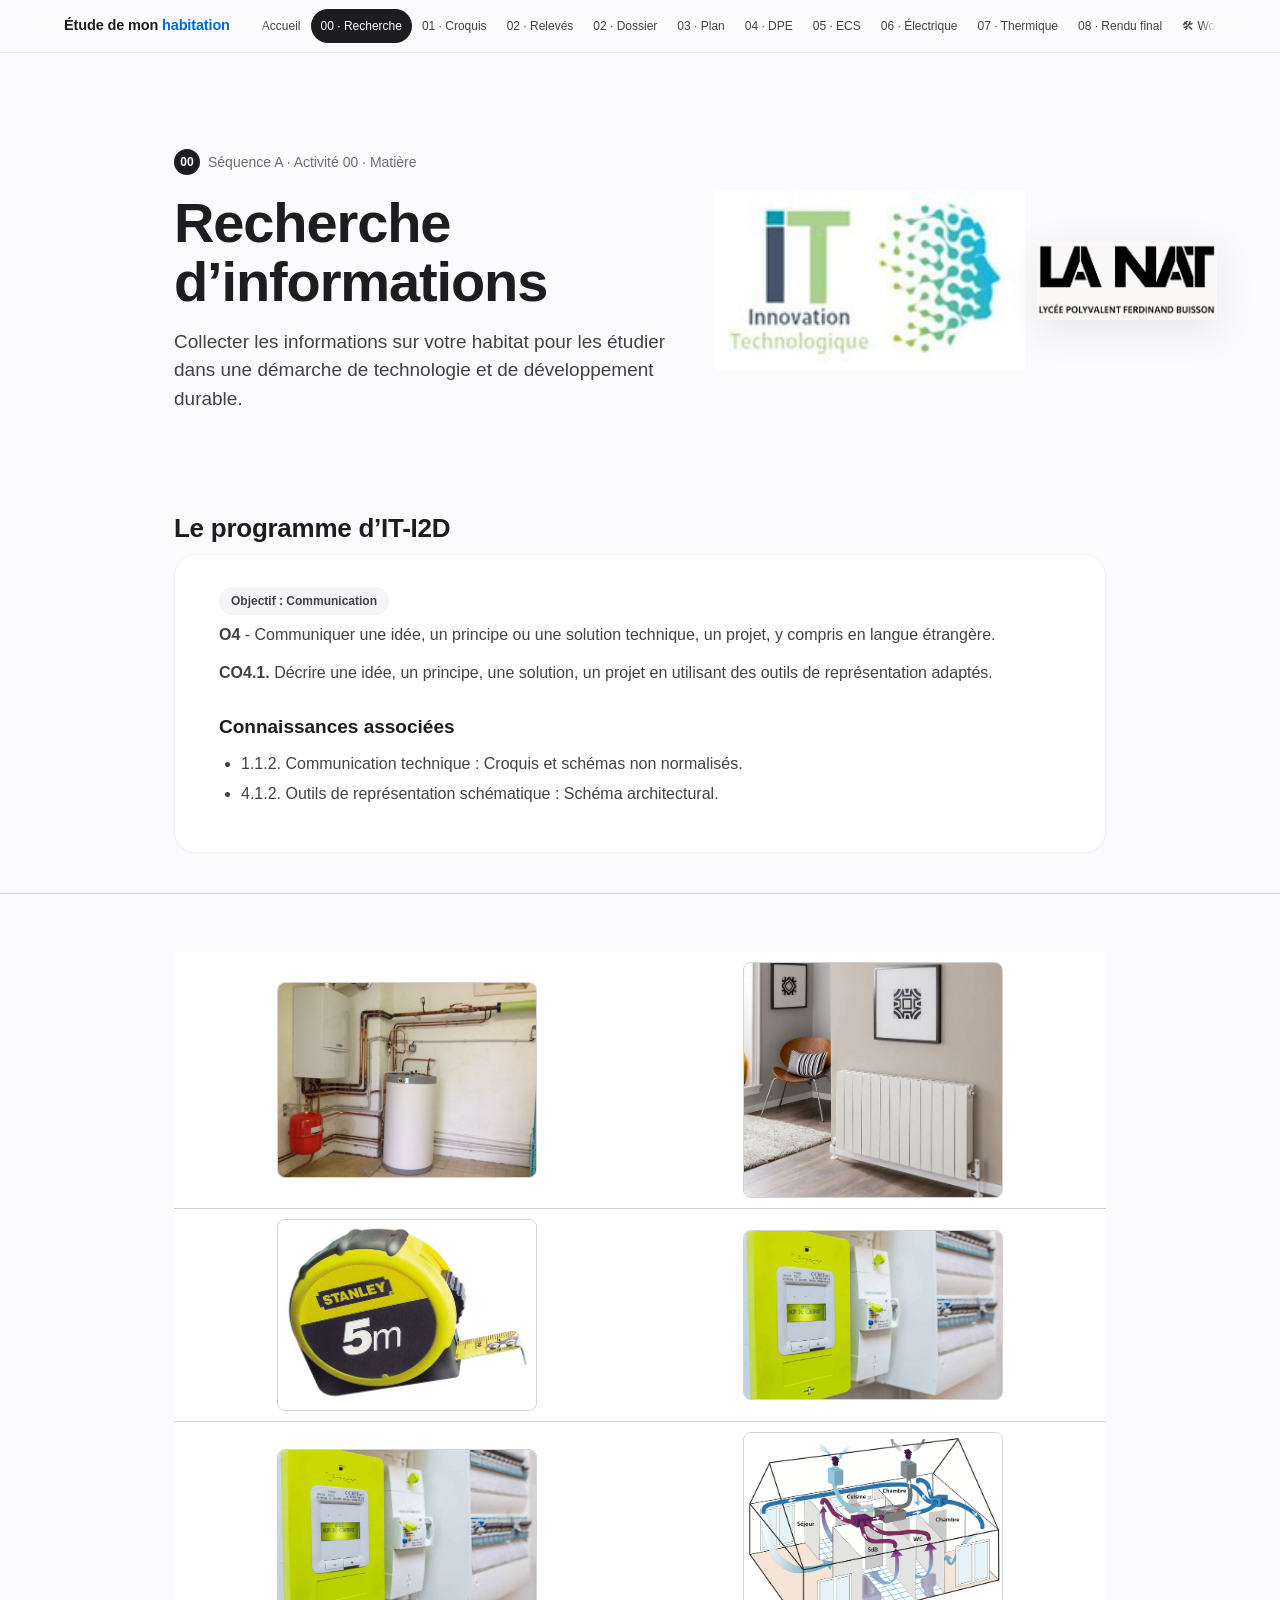
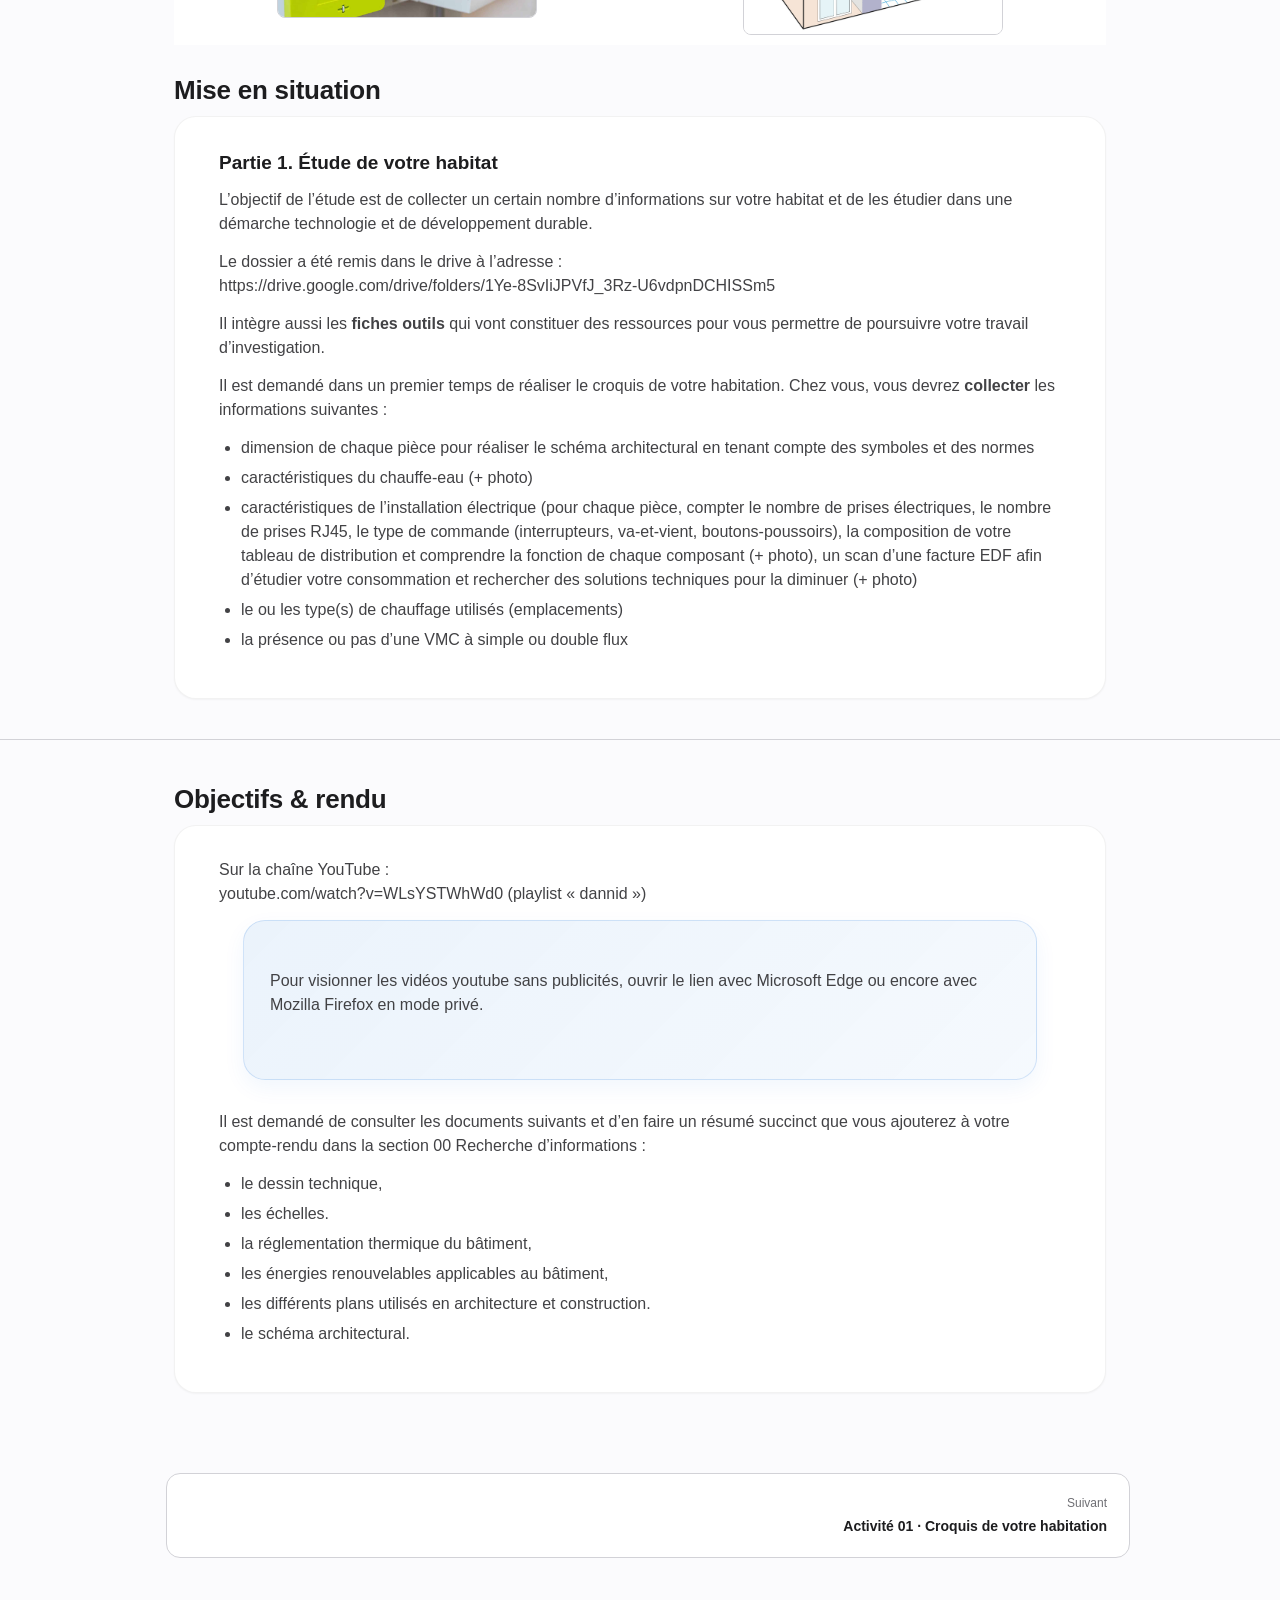
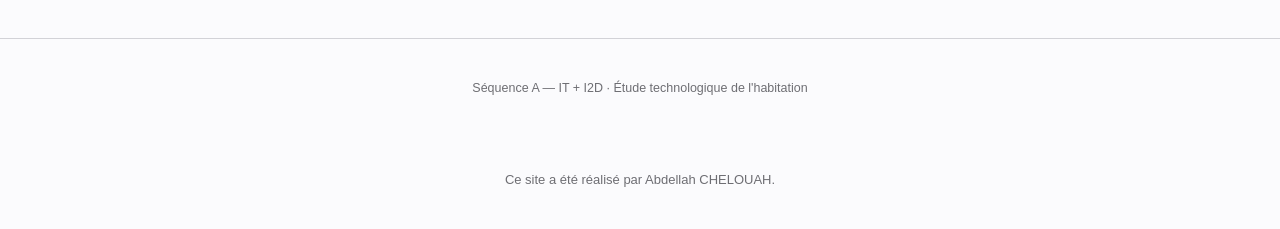
==== pages-web/activite-00.html @ b2f22148 "upload-1" ====
<!DOCTYPE html>
<html lang="fr">
<head>
<meta charset="UTF-8">
<meta name="viewport" content="width=device-width, initial-scale=1.0">
<title>Activité 00 — Recherche d’informations</title>
<link rel="stylesheet" href="../css/style.css">
</head>
<body>
<nav class="site-nav">
  <div class="wrap">
    <a class="brand" href="../index.html">Étude de mon <span>habitation</span></a>
    <ul class="nav-links">
        <li><a href="../index.html">Accueil</a></li>
        <li><a href="activite-00.html" class="active">00 · Recherche</a></li>
        <li><a href="activite-01.html">01 · Croquis</a></li>
        <li><a href="activite-02.html">02 · Relevés</a></li>
        <li><a href="activite-02-dossier.html">02 · Dossier</a></li>
        <li><a href="activite-03.html">03 · Plan</a></li>
        <li><a href="activite-04.html">04 · DPE</a></li>
        <li><a href="activite-05.html">05 · ECS</a></li>
        <li><a href="activite-06.html">06 · Électrique</a></li>
        <li><a href="activite-07.html">07 · Thermique</a></li>
        <li><a href="activite-08.html">08 · Rendu final</a></li>
        <li><a href="fiche-outils-word.html">🛠 Word</a></li>
        <li><a href="fiche-outils-excel.html">🛠 Excel</a></li>
    </ul>
  </div>
</nav>
<header class="hero">
  <div class="wrap hero-header">
    <div class="hero-copy">
      <div class="eyebrow"><span class="num">00</span> Séquence A · Activité 00 · Matière</div>
      <h1>Recherche d’informations</h1>
      <p class="subtitle">Collecter les informations sur votre habitat pour les étudier dans une démarche de technologie et de développement durable.</p>
    </div>
    <div style="display:flex; align-items:center; gap:12px; margin-left:auto;">
      <img src="images/logo-it.png" alt="Logo IT" style="height:180px; width:auto; display:block; object-fit:contain;">
      <img class="hero-logo" src="images/logo_lycee.png" alt="Logo du lycée">
    </div>
  </div>
</header><section class="block">
  <div class="wrap">
    <h2>Le programme d’IT-I2D</h2>
    
    <div class="card">
<span class="obj-tag">Objectif : Communication</span>
<p><strong>O4</strong> - Communiquer une idée, un principe ou une solution technique, un projet, y compris en langue étrangère.</p>
<p><strong>CO4.1.</strong> Décrire une idée, un principe, une solution, un projet en utilisant des outils de représentation adaptés.</p>
<h3>Connaissances associées</h3>
<ul>
<li>1.1.2. Communication technique : Croquis et schémas non normalisés.</li>
<li>4.1.2. Outils de représentation schématique : Schéma architectural.</li>
</ul>
</div>
  </div>
</section><section class="block">
  <div class="wrap">
    <table class="gallery-table" aria-label="Galerie d'images">
      <tr>
        <td><img src="images/ballon-chaudiere.png" alt="Ballon / Chaudière"></td>
        <td><img src="images/chauffage.png" alt="Chauffage"></td>
      </tr>
      <tr>
        <td><img src="images/ruban.png" alt="Ruban de mesure"></td>
        <td><img src="images/tableau-electrique.png" alt="Tableau électrique"></td>
      </tr>
      <tr>
        <td><img src="images/tableau-electrique.png" alt="Tableau électrique"></td>
        <td><img src="images/vmc.png" alt="VMC"></td>
      </tr>
    </table>
    <h2>Mise en situation</h2>
    
    <div class="card">
<h3>Partie 1. Étude de votre habitat</h3>
<p>L’objectif de l’étude est de collecter un certain nombre d’informations sur votre habitat et de les étudier dans une démarche technologie et de développement durable.</p>
<p>Le dossier a été remis dans le drive à l’adresse :<br>
<a href="https://drive.google.com/drive/folders/1Fu8EfPrkONk1IUVFwAV4KEV7TBLAopkc?usp=sharing" target="_blank" rel="noopener">https://drive.google.com/drive/folders/1Ye-8SvIiJPVfJ_3Rz-U6vdpnDCHISSm5</a></p>
<p>Il intègre aussi les <strong>fiches outils</strong> qui vont constituer des ressources pour vous permettre de poursuivre votre travail d’investigation.</p>
<p>Il est demandé dans un premier temps de réaliser le croquis de votre habitation. Chez vous, vous devrez <strong>collecter</strong> les informations suivantes :</p>
<ul>
<li>dimension de chaque pièce pour réaliser le schéma architectural en tenant compte des symboles et des normes</li>
<li>caractéristiques du chauffe-eau (+ photo)</li>
<li>caractéristiques de l’installation électrique (pour chaque pièce, compter le nombre de prises électriques, le nombre de prises RJ45, le type de commande (interrupteurs, va-et-vient, boutons-poussoirs), la composition de votre tableau de distribution et comprendre la fonction de chaque composant (+ photo), un scan d’une facture EDF afin d’étudier votre consommation et rechercher des solutions techniques pour la diminuer (+ photo)</li>
<li>le ou les type(s) de chauffage utilisés (emplacements)</li>
<li>la présence ou pas d’une VMC à simple ou double flux</li>
</ul>
</div>
  </div>
</section><section class="block">
  <div class="wrap">
    <h2>Objectifs & rendu</h2>
    
    <div class="card">
<p>Sur la chaîne YouTube :<br>
<a href="https://www.youtube.com/watch?v=WLsYSTWhWd0&list=PLQY6-hu040V9WHLNrFfFHXdh5-LdvvbbK&ab_channel=dannid" target="_blank" rel="noopener">youtube.com/watch?v=WLsYSTWhWd0 (playlist « dannid »)</a></p>

<section class="resource-banner">
  <div class="inner">
<br>
<p> Pour visionner les vidéos youtube sans publicités, ouvrir le lien avec Microsoft Edge ou encore avec Mozilla Firefox en mode privé. </p>
<br
</div>
</section>
<p>Il est demandé de consulter les documents suivants et d’en faire un résumé succinct que vous ajouterez à votre compte-rendu dans la section 00 Recherche d’informations :</p>
<ul>
<li>le dessin technique,</li>
<li>les échelles.</li>
<li>la réglementation thermique du bâtiment,</li>
<li>les énergies renouvelables applicables au bâtiment,</li>
<li>les différents plans utilisés en architecture et construction.</li>
<li>le schéma architectural.</li>
</ul>
</div>
  </div>
</section>

<div class="page-nav wrap"><span></span><a class="next" href="activite-01.html"><span class="dir">Suivant</span><span class="ttl">Activité 01 · Croquis de votre habitation</span></a></div>
<footer class="site-footer">
  <div class="wrap">Séquence A — IT&nbsp;+&nbsp;I2D · Étude technologique de l'habitation</div>
</footer>
<p class="site-credit">Ce site a été réalisé par Abdellah CHELOUAH.</p>
</body>
</html>
---- css/style.css ----
/* ============================================================
   Étude de mon habitation — feuille de style
   Direction : apple-like — sobre, clair, typographie soignée
   ============================================================ */

:root {
  --bg: #fbfbfd;
  --bg-alt: #f5f5f7;
  --surface: #ffffff;
  --ink: #1d1d1f;
  --ink-soft: #424245;
  --grey: #6e6e73;
  --line: #d2d2d7;
  --accent: #0068d6;
  --accent-ink: #ffffff;
  --thermal: #ff8a3d;
  --electric: #ffd60a;
  --water: #32ade6;
  --radius-l: 22px;
  --radius-m: 14px;
  --radius-s: 8px;
  --max: 980px;
  --serif: "New York", "Iowan Old Style", "Palatino Linotype", Palatino, Georgia, serif;
  --sys: -apple-system, BlinkMacSystemFont, "SF Pro Display", "SF Pro Text",
         "Helvetica Neue", Helvetica, Arial, sans-serif;
}

* { box-sizing: border-box; }

html { scroll-behavior: smooth; }

body {
  margin: 0;
  font-family: var(--sys);
  background: var(--bg);
  color: var(--ink);
  -webkit-font-smoothing: antialiased;
  line-height: 1.5;
}

img { max-width: 100%; display: block; }

a { color: inherit; text-decoration: none; }

.wrap {
  max-width: var(--max);
  margin: 0 auto;
  padding: 0 24px;
}

/* ---------- Navigation ---------- */

.site-nav {
  position: sticky;
  top: 0;
  z-index: 50;
  background: rgba(251, 251, 253, 0.78);
  backdrop-filter: saturate(180%) blur(20px);
  -webkit-backdrop-filter: saturate(180%) blur(20px);
  border-bottom: 1px solid rgba(0, 0, 0, 0.06);
}

.site-nav .wrap {
  display: flex;
  align-items: center;
  gap: 22px;
  height: 52px;
  max-width: 1200px;
}

.site-nav .brand {
  font-size: 14.5px;
  font-weight: 600;
  letter-spacing: -0.01em;
  white-space: nowrap;
  flex-shrink: 0;
}

.site-nav .brand span {
  color: var(--accent);
}

.nav-links {
  display: flex;
  gap: 0;
  overflow-x: auto;
  scrollbar-width: none;
  list-style: none;
  margin: 0;
  padding: 0;
  -webkit-mask-image: linear-gradient(to right, transparent 0, #000 16px, #000 calc(100% - 16px), transparent 100%);
  mask-image: linear-gradient(to right, transparent 0, #000 16px, #000 calc(100% - 16px), transparent 100%);
}

.nav-links::-webkit-scrollbar { display: none; }

.nav-links li { flex-shrink: 0; }

.nav-links a {
  display: block;
  padding: 8px 10px;
  font-size: 12px;
  font-weight: 500;
  color: var(--ink-soft);
  border-radius: 980px;
  white-space: nowrap;
  transition: background 0.15s ease, color 0.15s ease;
}

.nav-links a:hover { background: rgba(0, 0, 0, 0.05); color: var(--ink); }

.nav-links a.active { background: var(--ink); color: #fff; }

/* ---------- Hero ---------- */

.hero {
  padding: 96px 0 56px;
  text-align: center;
}

.hero .hero-header {
  display: flex;
  align-items: center;
  justify-content: space-between;
  gap: 24px;
}

.hero .hero-copy {
  flex: 1 1 auto;
  min-width: 0;
  text-align: left;
}

.hero .hero-copy .eyebrow,
.hero .hero-copy h1,
.hero .hero-copy .subtitle,
.hero .hero-copy .meta {
  text-align: left;
}

.hero .hero-logo {
  width: 180px;
  max-width: 24vw;
  height: auto;
  object-fit: contain;
  flex-shrink: 0;
  margin-left: auto;
  display: block;
  filter: drop-shadow(0 10px 18px rgba(0, 0, 0, 0.08));
}

.hero .eyebrow {
  display: inline-flex;
  align-items: center;
  gap: 8px;
  font-size: 14px;
  color: var(--grey);
  margin-bottom: 18px;
}

.hero .eyebrow .num {
  display: inline-flex;
  align-items: center;
  justify-content: center;
  width: 26px;
  height: 26px;
  border-radius: 50%;
  background: var(--ink);
  color: #fff;
  font-size: 12px;
  font-weight: 600;
  overflow: hidden;
}

.hero .eyebrow .num img {
  width: 100%;
  height: 100%;
  object-fit: contain;
  border-radius: 50%;
}

.hero .eyebrow .num.icon {
  background: transparent;
}

.hero h1 {
  font-size: clamp(34px, 5vw, 56px);
  line-height: 1.06;
  letter-spacing: -0.02em;
  font-weight: 600;
  margin: 0 0 16px;
}

.hero .subtitle {
  font-size: 19px;
  color: var(--ink-soft);
  max-width: 620px;
  margin: 0 auto;
}

.hero .meta {
  margin-top: 22px;
  font-size: 13px;
  color: var(--grey);
}

.home .hero {
  padding-top: 120px;
  padding-bottom: 64px;
}

.home .hero h1 { font-size: clamp(40px, 6vw, 68px); }

/* ---------- Sections & cards ---------- */

section.block {
  padding: 40px 0;
  border-top: 1px solid var(--line);
}

section.block:first-of-type { border-top: none; }

section.block > .wrap > h2 {
  font-size: 26px;
  font-weight: 600;
  letter-spacing: -0.01em;
  margin: 0 0 6px;
}

section.block > .wrap > .lede {
  color: var(--grey);
  font-size: 14px;
  margin: 0 0 24px;
}

.card {
  background: var(--surface);
  border-radius: var(--radius-l);
  padding: 32px clamp(20px, 4vw, 44px);
  box-shadow: 0 1px 2px rgba(0,0,0,0.04);
  border: 1px solid rgba(0,0,0,0.05);
}

.card + .card { margin-top: 16px; }

.card h3 {
  font-size: 19px;
  font-weight: 600;
  margin: 28px 0 10px;
}
.card h3:first-child { margin-top: 0; }

.card p { margin: 0 0 14px; color: var(--ink-soft); font-size: 16px; }
.card p:last-child { margin-bottom: 0; }

.card ul, .card ol {
  margin: 0 0 14px;
  padding-left: 22px;
  color: var(--ink-soft);
}
.card li { margin-bottom: 6px; }
.card li ul, .card li ol { margin-top: 6px; }

.card figure {
  margin: 20px 0;
  text-align: center;
}
.card figure img {
  margin: 0 auto;
  border-radius: var(--radius-m);
  border: 1px solid var(--line);
}
.card figcaption {
  margin-top: 10px;
  font-size: 13px;
  color: var(--grey);
}

.card .callout {
  background: var(--bg-alt);
  border-radius: var(--radius-m);
  padding: 18px 20px;
  margin: 18px 0;
  font-size: 14.5px;
  color: var(--ink-soft);
  border-left: 3px solid var(--accent);
}
.card .callout strong { color: var(--ink); }

.quote-block {
  font-family: var(--serif);
  font-style: italic;
  font-size: 21px;
  line-height: 1.5;
  color: var(--ink);
  margin: 0 0 14px;
}

/* ---------- Objective tags ---------- */

.obj-tag {
  display: inline-block;
  font-size: 12px;
  font-weight: 600;
  padding: 5px 12px;
  border-radius: 980px;
  background: var(--bg-alt);
  color: var(--ink-soft);
  margin: 0 8px 8px 0;
}

/* ---------- Tables ---------- */

.table-wrap {
  overflow-x: auto;
  margin: 18px 0;
  border-radius: var(--radius-m);
  border: 1px solid var(--line);
}

table {
  width: 100%;
  border-collapse: collapse;
  font-size: 14px;
  background: var(--surface);
}

thead th {
  background: var(--bg-alt);
  text-align: left;
  font-weight: 600;
  padding: 12px 14px;
  border-bottom: 1px solid var(--line);
  white-space: nowrap;
}

tbody td {
  padding: 14px;
  border-bottom: 1px solid var(--line);
  color: var(--ink-soft);
  vertical-align: top;
}

tbody tr:last-child td { border-bottom: none; }

td.empty {
  color: var(--line);
}

tfoot td {
  font-weight: 600;
  color: var(--ink);
  background: var(--bg-alt);
}

/* ---------- Question list ---------- */

.qa {
  counter-reset: q;
  list-style: none;
  padding: 0;
  margin: 0;
}
.qa li {
  position: relative;
  padding: 16px 0 16px 40px;
  border-top: 1px solid var(--line);
  color: var(--ink-soft);
}
.qa li:first-child { border-top: none; }
.qa li::before {
  counter-increment: q;
  content: "Q" counter(q);
  position: absolute;
  left: 0;
  top: 16px;
  font-size: 12px;
  font-weight: 700;
  color: var(--accent);
  background: rgba(0, 104, 214, 0.08);
  padding: 3px 7px;
  border-radius: 6px;
}
.qa li strong { color: var(--ink); font-weight: 500; }
.qa .answer-box {
  margin-top: 10px;
  height: 40px;
  border-radius: var(--radius-s);
  background: var(--bg-alt);
  border: 1px dashed var(--line);
}

/* ---------- Resource chips ---------- */

.chips { display: flex; flex-wrap: wrap; gap: 8px; margin: 18px 0; }
.chip {
  font-size: 13px;
  padding: 8px 14px;
  background: var(--bg-alt);
  border-radius: var(--radius-s);
  color: var(--ink-soft);
}
.chip a { color: var(--accent); }

.resource-banner {
  max-width: var(--max);
  margin: 0 auto 30px;
  padding: 0 24px;
}

.resource-banner .inner {
  background: linear-gradient(135deg, rgba(0, 104, 214, 0.08), rgba(0, 104, 214, 0.04));
  border: 1px solid rgba(0, 104, 214, 0.15);
  border-radius: var(--radius-l);
  padding: 24px 26px;
  box-shadow: 0 8px 22px rgba(0, 104, 214, 0.06);
}

.resource-banner h3 {
  margin: 0 0 12px;
  font-size: 20px;
  letter-spacing: -0.01em;
}

.resource-links {
  display: flex;
  flex-wrap: wrap;
  gap: 10px;
}

.resource-links a {
  display: inline-flex;
  align-items: center;
  justify-content: center;
  padding: 10px 14px;
  border-radius: 999px;
  background: var(--surface);
  border: 1px solid rgba(0, 0, 0, 0.06);
  color: var(--accent);
  font-size: 13px;
  font-weight: 600;
}

.resource-links a:hover {
  background: rgba(0, 104, 214, 0.06);
}

/* ---------- Steps ---------- */

.steps { counter-reset: s; list-style: none; padding: 0; margin: 0; }
.steps > li {
  counter-increment: s;
  display: flex;
  gap: 18px;
  padding: 22px 0;
  border-top: 1px solid var(--line);
}
.steps > li:first-child { border-top: none; padding-top: 4px; }
.steps > li::before {
  content: counter(s);
  flex-shrink: 0;
  width: 30px;
  height: 30px;
  border-radius: 50%;
  background: var(--ink);
  color: #fff;
  font-size: 13px;
  font-weight: 600;
  display: flex;
  align-items: center;
  justify-content: center;
}
.steps .step-body p { margin: 0 0 10px; color: var(--ink-soft); }
.steps .step-body figure { margin: 12px 0 0; text-align: left; }
.steps .step-body figure img {
  max-width: 380px;
  border-radius: var(--radius-s);
}

/* ---------- Component grid (activité 06) ---------- */

.component-grid {
  display: grid;
  grid-template-columns: repeat(auto-fit, minmax(140px, 1fr));
  gap: 16px;
  margin: 18px 0;
}
.component-grid figure {
  margin: 0;
  background: var(--bg-alt);
  border-radius: var(--radius-m);
  padding: 18px;
  text-align: center;
}
.component-grid img { margin: 0 auto 10px; max-height: 140px; width: auto; border-radius: 6px; }
.component-grid figcaption { font-size: 13px; font-weight: 500; color: var(--ink); }

/* ---------- Index / home page ---------- */

.activity-grid {
  display: grid;
  grid-template-columns: repeat(auto-fit, minmax(280px, 1fr));
  gap: 18px;
}

.activity-card {
  background: var(--surface);
  border-radius: var(--radius-l);
  padding: 30px;
  border: 1px solid rgba(0,0,0,0.05);
  box-shadow: 0 1px 2px rgba(0,0,0,0.04);
  display: flex;
  flex-direction: column;
  align-items: center;
  gap: 14px;
  transition: transform 0.2s ease, box-shadow 0.2s ease;
}

.activity-card:hover {
  transform: translateY(-3px);
  box-shadow: 0 12px 28px rgba(0,0,0,0.09);
}

.activity-card .top-row {
  display: flex;
  align-items: center;
  justify-content: space-between;
}

.activity-card .badge {
  font-size: 12px;
  font-weight: 700;
  color: #fff;
  background: var(--ink);
  padding: 5px 10px;
  border-radius: 980px;
}

.activity-card .kind {
  font-size: 11px;
  color: var(--grey);
  text-transform: uppercase;
  letter-spacing: 0.04em;
}

.activity-card h3 {
  width: 100%;
  max-width: 220px;
  font-size: 21px;
  font-weight: 600;
  margin: 0;
  letter-spacing: -0.01em;
  line-height: 1.25;
  text-align: center;
}

.activity-card p {
  color: var(--ink-soft);
  font-size: 14.5px;
  margin: 0;
  flex-grow: 1;
}

.activity-card .go {
  font-size: 14px;
  font-weight: 600;
  color: var(--accent);
}

.parcours {
  padding: 20px 0 70px;
}

.parcours-track {
  position: relative;
  display: grid;
  grid-template-columns: repeat(9, 1fr);
  gap: 0;
  padding: 10px 0 30px;
}

.parcours-track::before {
  content: "";
  position: absolute;
  left: 5%; right: 5%; top: 25px;
  height: 1px;
  background: var(--line);
}

.p-stop {
  text-align: center;
  position: relative;
  padding-top: 0;
  min-width: 0;
}

@media (max-width: 700px) {
  .hero .hero-header {
    flex-direction: column;
    align-items: flex-start;
  }

  .hero .hero-logo {
    width: 96px;
    max-width: 40vw;
    margin-left: 0;
  }

  .parcours-track {
    grid-template-columns: repeat(3, 1fr);
    row-gap: 28px;
  }
  .parcours-track::before { display: none; }
}

.p-stop .dot {
  width: 10px;
  height: 10px;
  border-radius: 50%;
  background: var(--ink);
  margin: 20px auto 14px;
  position: relative;
  z-index: 1;
}

.p-stop .lab { font-size: 13px; font-weight: 600; }
.p-stop .sub { font-size: 12px; color: var(--grey); margin-top: 2px; }

/* ---------- Tool-sheet side-by-side figure ---------- */

.side-figure {
  display: flex;
  align-items: center;
  gap: 24px;
  flex-wrap: wrap;
  margin: 18px 0;
}
.side-figure figure { margin: 0; flex-shrink: 0; }
.side-figure figure img { border-radius: var(--radius-s); border: 1px solid var(--line); }
.side-figure .note { flex: 1; min-width: 220px; color: var(--ink-soft); font-size: 15px; margin: 0; }

.before-after {
  display: flex;
  align-items: center;
  gap: 18px;
  flex-wrap: wrap;
  margin: 18px 0;
}
.before-after figure { margin: 0; text-align: center; }
.before-after figure img { border-radius: var(--radius-s); border: 1px solid var(--line); max-width: 170px; }
.before-after figcaption { font-size: 12px; color: var(--grey); margin-top: 6px; }
.before-after .arrow { font-size: 22px; color: var(--grey); }

/* ---------- Resource cards (home) ---------- */

.resource-grid {
  display: grid;
  grid-template-columns: repeat(auto-fit, minmax(260px, 1fr));
  gap: 18px;
}
.resource-card {
  display: flex;
  align-items: center;
  gap: 18px;
  background: var(--surface);
  border-radius: var(--radius-l);
  padding: 24px 26px;
  border: 1px solid rgba(0,0,0,0.05);
  box-shadow: 0 1px 2px rgba(0,0,0,0.04);
  transition: transform 0.2s ease, box-shadow 0.2s ease;
}
.resource-card:hover { transform: translateY(-3px); box-shadow: 0 12px 28px rgba(0,0,0,0.09); }
.resource-card img { width: 46px; height: 46px; flex-shrink: 0; }
.resource-card h3 {
  margin: 0 0 4px;
  font-size: 17px;
  font-weight: 600;
  line-height: 1.25;
  text-align: center;
}
.resource-card p { margin: 0; font-size: 13.5px; color: var(--grey); }

/* Center images inside activity cards */
.activity-card img { display: block; margin: 0 auto; max-width: 100%; height: auto; }

/* Gallery table for activity 00 */
.gallery-table {
  width: 100%;
  max-width: var(--max);
  margin: 18px auto 26px;
  border-collapse: collapse;
}
.gallery-table td {
  padding: 10px;
  text-align: center;
  vertical-align: middle;
}
.gallery-table img {
  width: 100%;
  max-width: 260px;
  height: auto;
  display: block;
  margin: 0 auto;
  border-radius: 8px;
  border: 1px solid var(--line);
}

footer.site-footer {
  border-top: 1px solid var(--line);
  padding: 40px 0 60px;
  text-align: center;
  color: var(--grey);
  font-size: 12.5px;
}

.site-credit {
  text-align: center;
  color: var(--grey);
  font-size: 13px;
  margin: 12px 0 40px;
}

/* Bannière pleine largeur directement sous la navigation */
.hero-banner {
  width: 100%;
  overflow: hidden;
  text-align: center;
}
.hero-banner img {
  display: block;
  width: 50%;
  height: 220px;
  object-fit: cover;
  margin: 18px auto;
  max-width: 100%;
}

.page-nav {
  display: flex;
  justify-content: space-between;
  gap: 16px;
  padding: 40px 0 80px;
}

.page-nav a {
  flex: 1;
  padding: 20px 22px;
  border-radius: var(--radius-m);
  background: var(--surface);
  border: 1px solid var(--line);
  font-size: 14px;
  color: var(--ink-soft);
  transition: border-color .15s ease;
}
.page-nav a:hover { border-color: var(--ink); }
.page-nav a .dir { display: block; font-size: 12px; color: var(--grey); margin-bottom: 4px; }
.page-nav a .ttl { font-weight: 600; color: var(--ink); }
.page-nav a.next { text-align: right; }

@media (max-width: 640px) {
  .hero { padding-top: 76px; }
  .card { padding: 24px 18px; }
  .page-nav { flex-direction: column; }
}

/* ---------- Video player (activite-05) ---------- */
.video-card {
  margin: 18px 0;
  display: flex;
  flex-direction: column;
  gap: 12px;
  align-items: stretch;
}
.video-warning {
  display: inline-flex;
  align-items: center;
  gap: 10px;
  background: linear-gradient(90deg, rgba(255,255,255,0.6), rgba(250,250,252,0.6));
  border: 1px solid var(--line);
  padding: 10px 12px;
  border-radius: 10px;
  color: var(--ink);
  font-size: 14px;
}
.video-warning svg { width: 22px; height: 22px; flex-shrink: 0; fill: var(--accent); }
.video-warning strong { margin-right: 6px; font-weight: 600; }
.responsive-video {
  width: 100%;
  max-width: 860px;
  height: auto;
  border-radius: 10px;
  background: #000;
  border: 1px solid rgba(0,0,0,0.06);
}

@media (max-width: 640px) {
  .video-card { gap: 8px; }
  .video-warning { font-size: 13px; }
}
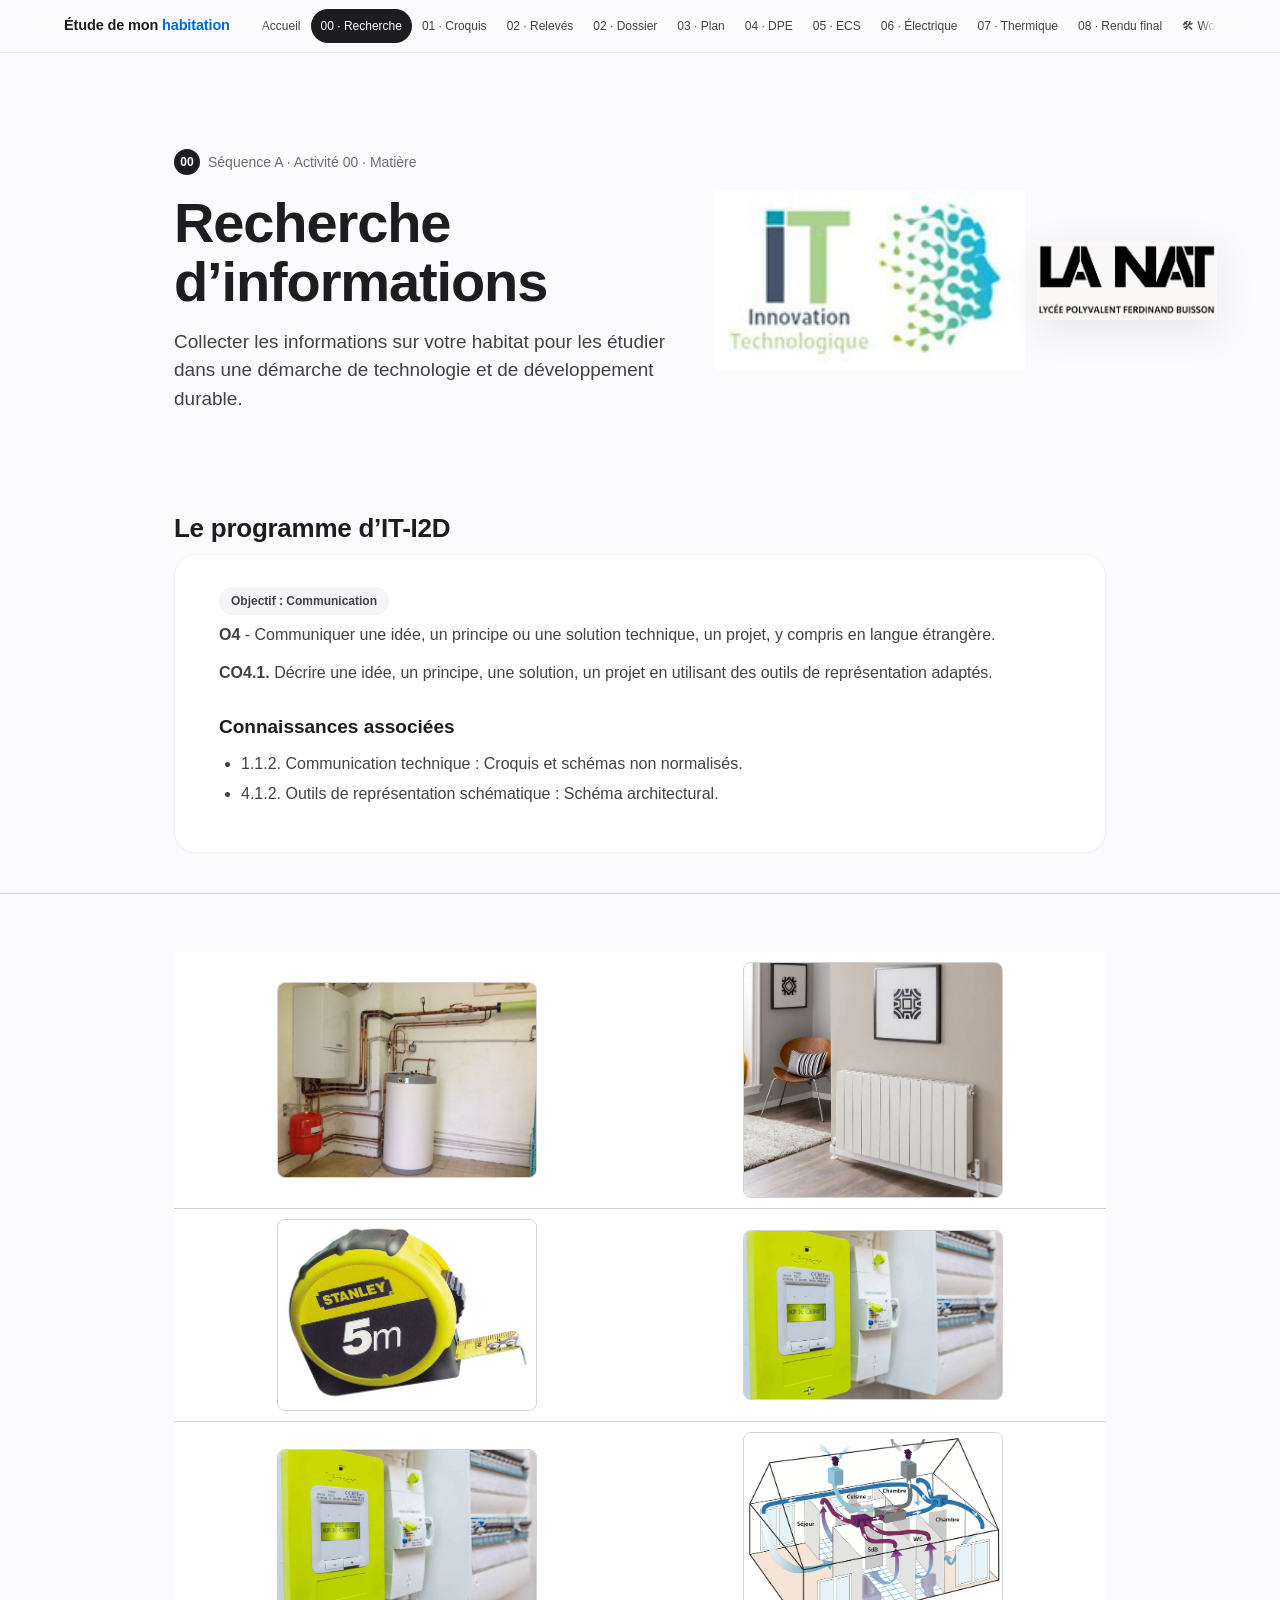
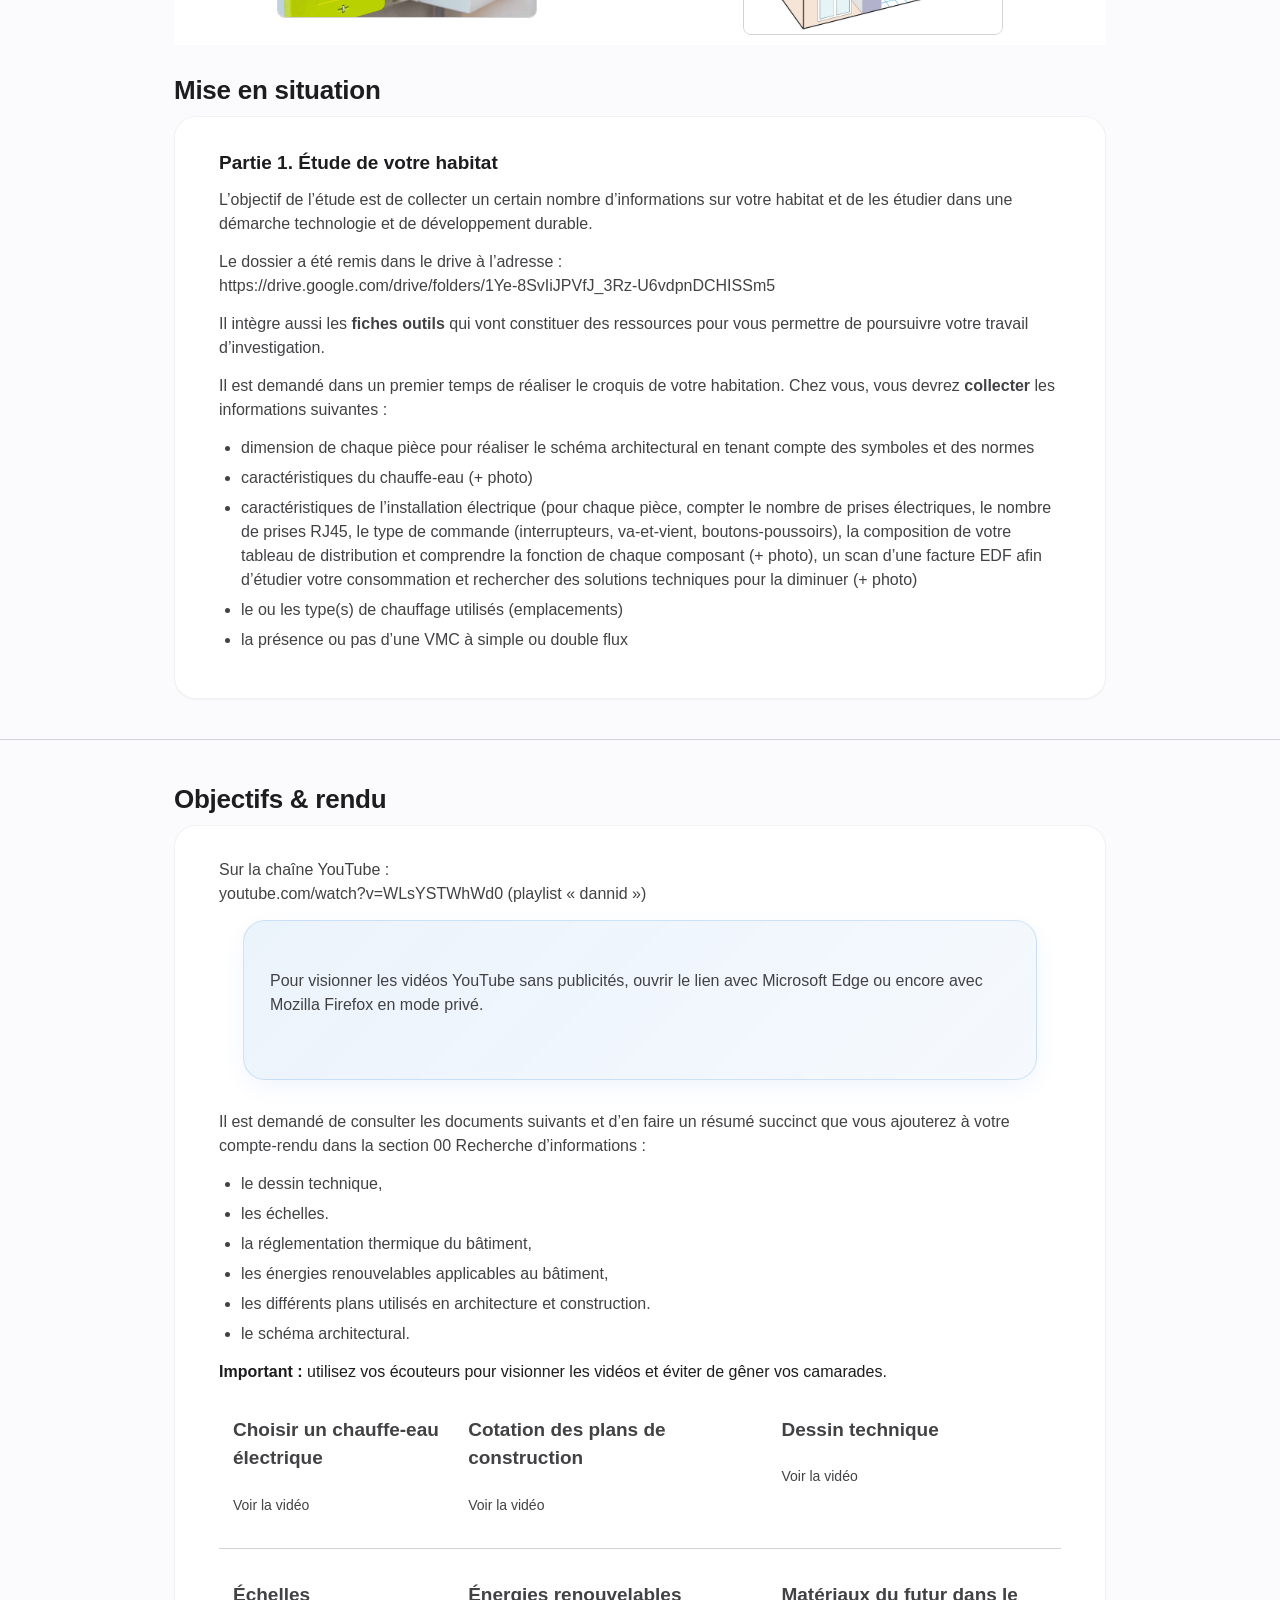
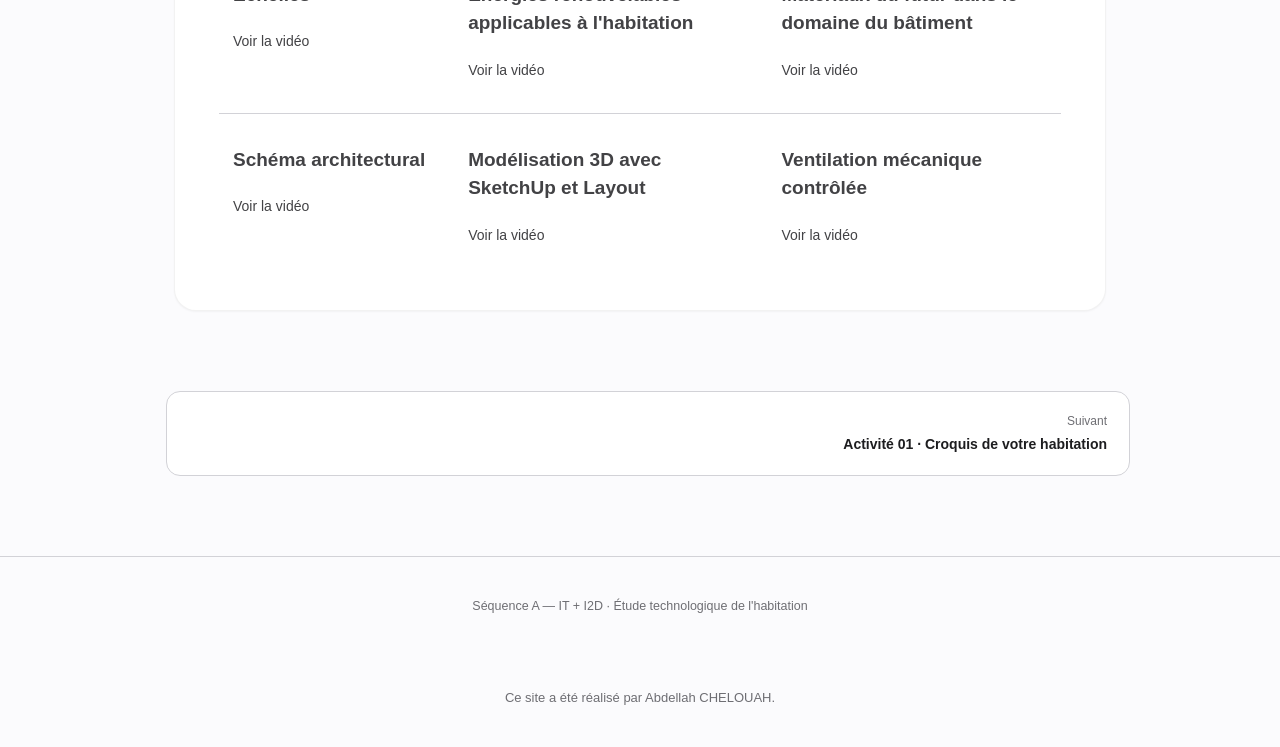
==== commit df8134e7: "ajout-videos" ====
--- a/pages-web/activite-00.html
+++ b/pages-web/activite-00.html
@@ -70,6 +70,7 @@
         <td><img src="images/vmc.png" alt="VMC"></td>
       </tr>
     </table>
+
     <h2>Mise en situation</h2>
     
     <div class="card">
@@ -98,10 +99,10 @@
 
 <section class="resource-banner">
   <div class="inner">
-<br>
-<p> Pour visionner les vidéos youtube sans publicités, ouvrir le lien avec Microsoft Edge ou encore avec Mozilla Firefox en mode privé. </p>
-<br
-</div>
+    <br>
+    <p>Pour visionner les vidéos YouTube sans publicités, ouvrir le lien avec Microsoft Edge ou encore avec Mozilla Firefox en mode privé.</p>
+    <br>
+  </div>
 </section>
 <p>Il est demandé de consulter les documents suivants et d’en faire un résumé succinct que vous ajouterez à votre compte-rendu dans la section 00 Recherche d’informations :</p>
 <ul>
@@ -112,6 +113,74 @@
 <li>les différents plans utilisés en architecture et construction.</li>
 <li>le schéma architectural.</li>
 </ul>
+
+<div class="video-tip-banner" role="note" aria-label="Rappel pour le visionnage des vidéos">
+  <strong>Important :</strong> utilisez vos écouteurs pour visionner les vidéos et éviter de gêner vos camarades.
+</div>
+
+<table class="video-gallery-table" aria-label="Vidéos pédagogiques">
+      <tr>
+        <td>
+          <div class="video-card">
+            <h3>Choisir un chauffe-eau électrique</h3>
+            <a href="videos/choisir-un-chauffe-eau-electrique.mp4" target="_blank" rel="noopener">Voir la vidéo</a>
+          </div>
+        </td>
+        <td>
+          <div class="video-card">
+            <h3>Cotation des plans de construction</h3>
+            <a href="videos/cotation-plans-construction.mp4" target="_blank" rel="noopener">Voir la vidéo</a>
+          </div>
+        </td>
+        <td>
+          <div class="video-card">
+            <h3>Dessin technique</h3>
+            <a href="videos/dessin-technique.mp4" target="_blank" rel="noopener">Voir la vidéo</a>
+          </div>
+        </td>
+      </tr>
+      <tr>
+        <td>
+          <div class="video-card">
+            <h3>Échelles</h3>
+            <a href="videos/echelles.mp4" target="_blank" rel="noopener">Voir la vidéo</a>
+          </div>
+        </td>
+        <td>
+          <div class="video-card">
+            <h3>Énergies renouvelables applicables à l'habitation</h3>
+            <a href="videos/energies-renouvelables.mp4" target="_blank" rel="noopener">Voir la vidéo</a>
+          </div>
+        </td>
+        <td>
+          <div class="video-card">
+            <h3>Matériaux du futur dans le domaine du bâtiment</h3>
+            <a href="videos/matériaux-du-futur-batiment.mp4" target="_blank" rel="noopener">Voir la vidéo</a>
+          </div>
+        </td>
+      </tr>
+      <tr>
+        <td>
+          <div class="video-card">
+            <h3>Schéma architectural</h3>
+            <a href="videos/schema-architectural.mp4" target="_blank" rel="noopener">Voir la vidéo</a>
+          </div>
+        </td>
+        <td>
+          <div class="video-card">
+            <h3>Modélisation 3D avec SketchUp et Layout</h3>
+            <a href="videos/sketchup-et-layout.mp4" target="_blank" rel="noopener">Voir la vidéo</a>
+          </div>
+        </td>
+        <td>
+          <div class="video-card">
+            <h3>Ventilation mécanique contrôlée</h3>
+            <a href="videos/Ventilation%20M%C3%A9canique%20Controlee.mp4" target="_blank" rel="noopener">Voir la vidéo</a>
+          </div>
+        </td>
+      </tr>
+    </table>
+
 </div>
   </div>
 </section>
